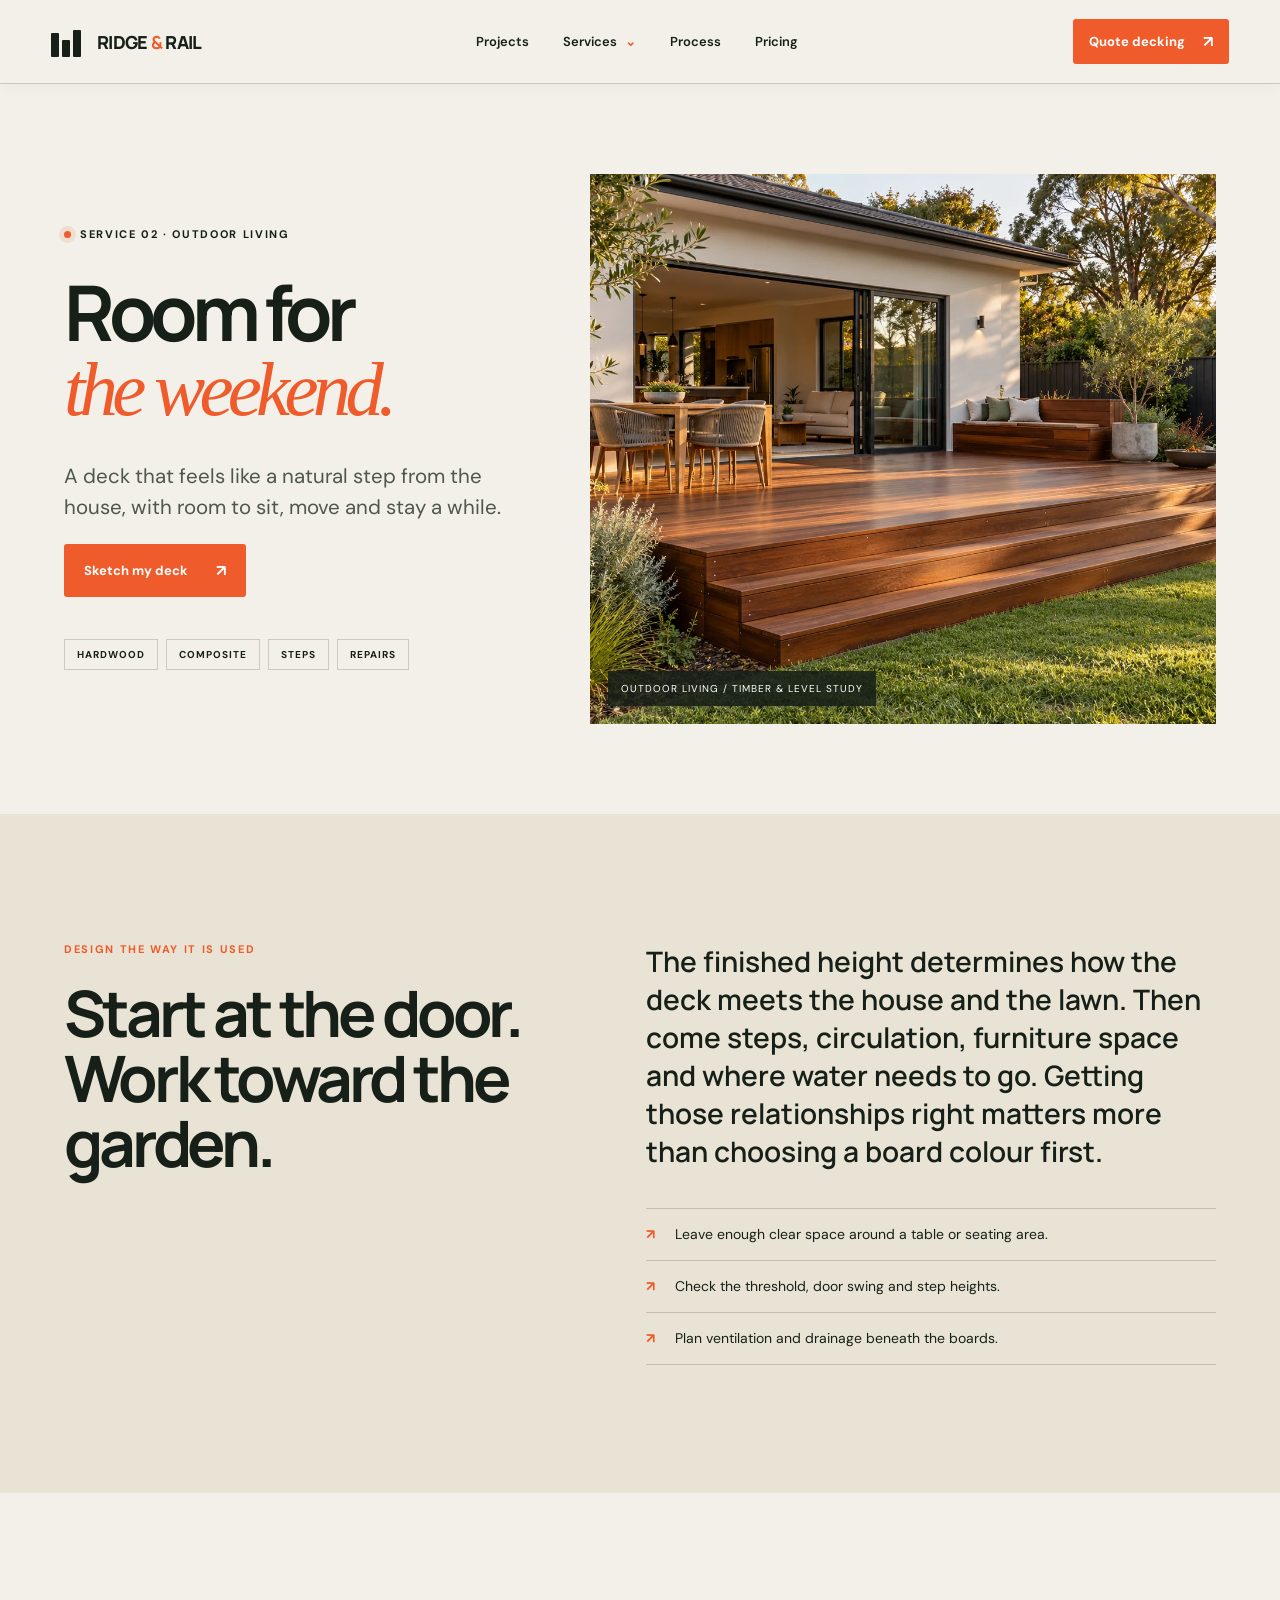
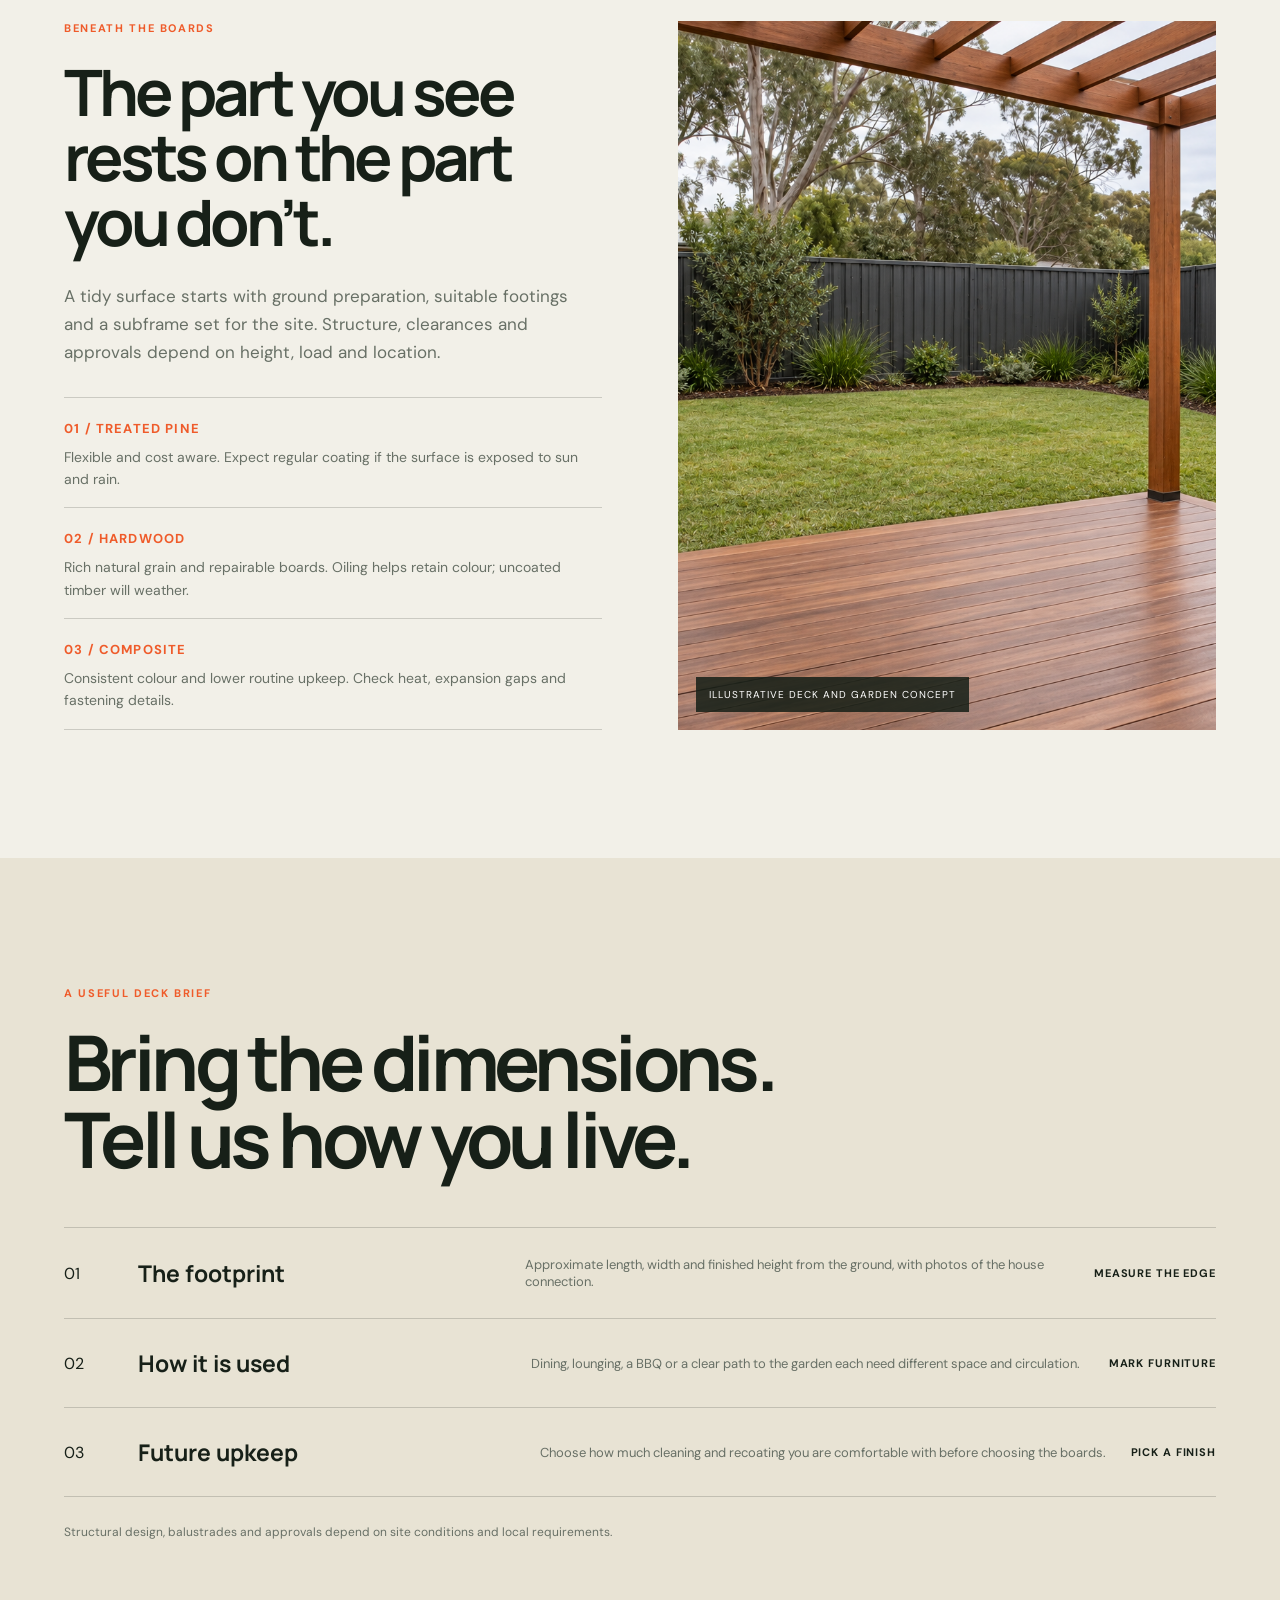
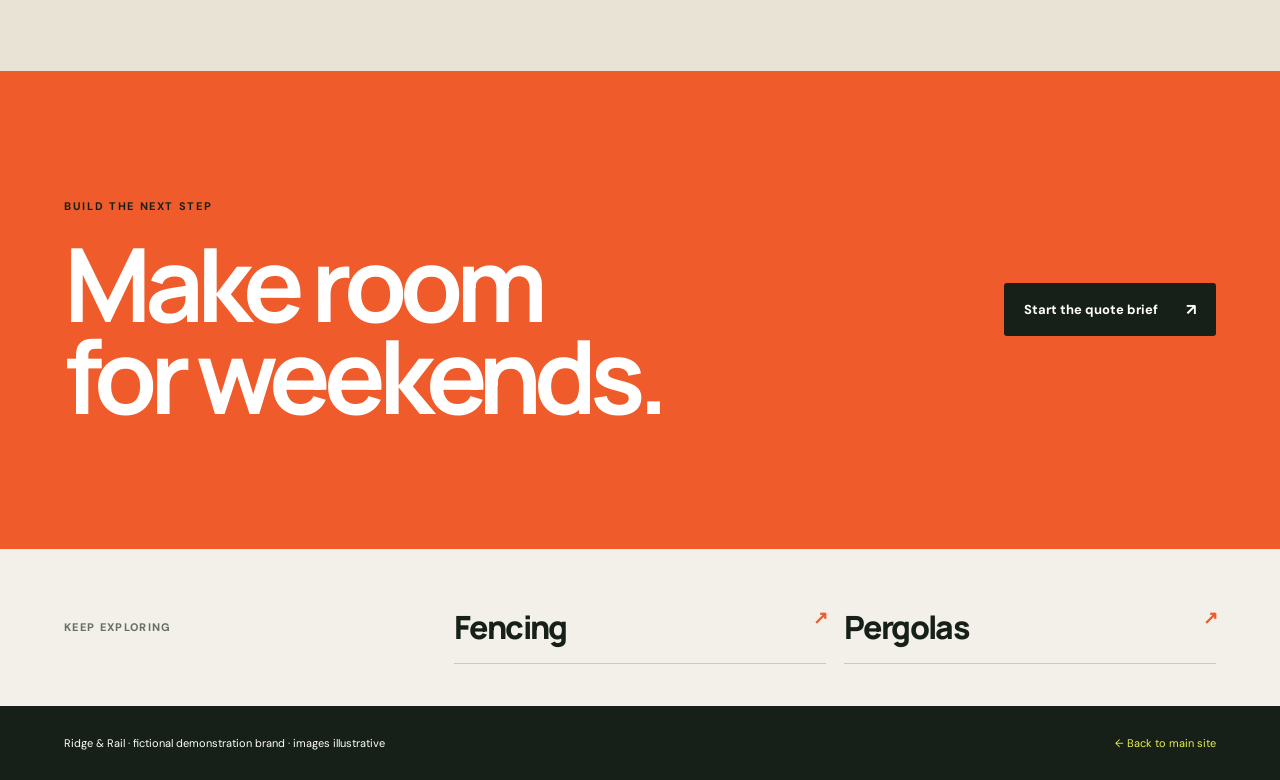
==== services/decking.html @ 6cd7e32c "Publish Ridge and Rail static site" ====
<!doctype html>
<html lang="en-AU">
<head>
  <meta charset="utf-8"><meta name="viewport" content="width=device-width,initial-scale=1">
  <meta name="description" content="Explore deck layouts, boards, structure and maintenance with Ridge & Rail.">
  <title>Decking — Ridge & Rail</title>
  <link rel="preconnect" href="https://fonts.googleapis.com"><link rel="preconnect" href="https://fonts.gstatic.com" crossorigin>
  <link href="https://fonts.googleapis.com/css2?family=DM+Sans:wght@400;500;600;700&family=Manrope:wght@500;600;700;800&display=swap" rel="stylesheet">
  <link rel="stylesheet" href="../style.css?v=20261004">
</head>
<body class="detail-page decking-page">
  <header class="site-header" id="top"><a class="brand" href="../index.html" aria-label="Ridge and Rail home"><span class="brand-mark" aria-hidden="true"><i></i><i></i><i></i></span><span>RIDGE <b>&</b> RAIL</span></a><button class="nav-toggle" type="button" aria-label="Open navigation" aria-expanded="false"><span></span><span></span></button><nav class="main-nav" aria-label="Primary navigation"><a href="../index.html#work">Projects</a><div class="nav-dropdown"><button class="dropdown-toggle" type="button" aria-expanded="false">Services <span>⌄</span></button><div class="dropdown-menu"><a href="../index.html#services"><small>00</small><span>All services</span></a><a href="fencing.html"><small>01</small><span>Fencing</span></a><a class="current" href="decking.html"><small>02</small><span>Decking</span></a><a href="pergolas.html"><small>03</small><span>Pergolas</span></a></div></div><a href="../index.html#process">Process</a><a href="../index.html#pricing">Pricing</a></nav><a class="button button-small header-cta" href="../index.html#quote">Quote decking <span>↗</span></a></header>
  <main>
    <section class="detail-hero section-pad"><div class="detail-hero-copy" data-reveal><p class="eyebrow"><span></span> Service 02 · Outdoor living</p><h1>Room for<br><em>the weekend.</em></h1><p class="hero-lead">A deck that feels like a natural step from the house, with room to sit, move and stay a while.</p><a class="button" href="../index.html#quote">Sketch my deck <span>↗</span></a><div class="detail-tags"><span>Hardwood</span><span>Composite</span><span>Steps</span><span>Repairs</span></div></div><figure class="detail-photo" data-reveal><img src="../assets/detail-decking-2026.webp" alt="Finished hardwood deck with broad steps, dining table and built-in bench"><figcaption>Outdoor living / timber & level study</figcaption></figure></section>
    <section class="detail-insight section-pad"><div><span class="section-label">Design the way it is used</span><h2>Start at the door.<br>Work toward the garden.</h2></div><div><p class="detail-copy">The finished height determines how the deck meets the house and the lawn. Then come steps, circulation, furniture space and where water needs to go. Getting those relationships right matters more than choosing a board colour first.</p><ul class="detail-checks"><li>Leave enough clear space around a table or seating area.</li><li>Check the threshold, door swing and step heights.</li><li>Plan ventilation and drainage beneath the boards.</li></ul></div></section>
    <section class="detail-feature section-pad"><div class="detail-feature-copy"><span class="section-label">Beneath the boards</span><h2>The part you see<br>rests on the part you don’t.</h2><p>A tidy surface starts with ground preparation, suitable footings and a subframe set for the site. Structure, clearances and approvals depend on height, load and location.</p><div class="detail-feature-grid"><article><b>01 / Treated pine</b><p>Flexible and cost aware. Expect regular coating if the surface is exposed to sun and rain.</p></article><article><b>02 / Hardwood</b><p>Rich natural grain and repairable boards. Oiling helps retain colour; uncoated timber will weather.</p></article><article><b>03 / Composite</b><p>Consistent colour and lower routine upkeep. Check heat, expansion gaps and fastening details.</p></article></div></div><figure><img src="../assets/backyard-after.png" alt="Illustrative timber deck connected to a landscaped backyard"><figcaption>Illustrative deck and garden concept</figcaption></figure></section>
    <section class="detail-options section-pad"><span class="section-label">A useful deck brief</span><h2>Bring the dimensions.<br>Tell us how you live.</h2><div class="option-list"><div class="option-row"><span>01</span><h3>The footprint</h3><p>Approximate length, width and finished height from the ground, with photos of the house connection.</p><b>Measure the edge</b></div><div class="option-row"><span>02</span><h3>How it is used</h3><p>Dining, lounging, a BBQ or a clear path to the garden each need different space and circulation.</p><b>Mark furniture</b></div><div class="option-row"><span>03</span><h3>Future upkeep</h3><p>Choose how much cleaning and recoating you are comfortable with before choosing the boards.</p><b>Pick a finish</b></div></div><p class="detail-note">Structural design, balustrades and approvals depend on site conditions and local requirements.</p></section>
    <section class="detail-cta section-pad"><div><span class="section-label">Build the next step</span><h2>Make room<br>for weekends.</h2></div><a class="button" href="../index.html#quote">Start the quote brief <span>↗</span></a></section>
    <nav class="detail-next section-pad" aria-label="Other services"><span>Keep exploring</span><a href="fencing.html">Fencing <b>↗</b></a><a href="pergolas.html">Pergolas <b>↗</b></a></nav>
  </main><footer class="detail-mini-footer"><span>Ridge & Rail · fictional demonstration brand · images illustrative</span><a href="../index.html">← Back to main site</a></footer><script src="../script.js?v=20261004"></script>
</body></html>
---- style.css ----
:root{--ink:#172018;--paper:#f2f0e8;--cream:#e8e3d4;--orange:#ef5b2a;--yellow:#e6f04b;--muted:#687066;--line:rgba(23,32,24,.18);--display:'Manrope',sans-serif;--body:'DM Sans',sans-serif}
*{box-sizing:border-box}html{scroll-behavior:smooth}body{margin:0;background:var(--paper);color:var(--ink);font-family:var(--body);overflow-x:hidden}body::selection{background:var(--yellow);color:var(--ink)}a{color:inherit;text-decoration:none}button,input,select,textarea{font:inherit}img{display:block;max-width:100%}.demo-ribbon{height:30px;display:grid;place-items:center;background:var(--ink);color:#fff;font-size:10px;letter-spacing:.16em;text-transform:uppercase}.site-header{height:84px;padding:0 clamp(20px,4vw,64px);display:flex;align-items:center;justify-content:space-between;border-bottom:1px solid var(--line);position:relative;z-index:30;background:rgba(242,240,232,.92);backdrop-filter:blur(14px)}.brand{display:flex;align-items:center;gap:12px;font-family:var(--display);font-size:18px;font-weight:800;letter-spacing:-.04em}.brand b{color:var(--orange)}.brand-mark{width:34px;height:30px;display:flex;align-items:flex-end;gap:3px}.brand-mark i{display:block;width:8px;background:var(--ink);border-radius:1px}.brand-mark i:nth-child(1){height:24px}.brand-mark i:nth-child(2){height:17px}.brand-mark i:nth-child(3){height:27px}.main-nav{display:flex;gap:34px;font-size:13px;font-weight:600}.main-nav a{position:relative}.main-nav a::after{content:"";position:absolute;height:1px;left:0;right:100%;bottom:-6px;background:currentColor;transition:.3s}.main-nav a:hover::after{right:0}.button{border:0;display:inline-flex;align-items:center;justify-content:center;gap:28px;background:var(--orange);color:#fff;padding:16px 20px;border-radius:3px;font-weight:700;font-size:13px;cursor:pointer;transition:transform .25s,box-shadow .25s,background .25s}.button span{font-size:16px}.button:hover{transform:translateY(-3px);box-shadow:0 12px 30px rgba(239,91,42,.2)}.button-small{padding:12px 16px;gap:18px}.button-dark{background:var(--ink)}.text-link{display:inline-flex;gap:24px;align-items:center;font-weight:700;font-size:13px;border:0;background:none;cursor:pointer;padding:0}.text-link span{transition:transform .25s}.text-link:hover span{transform:translate(4px,-2px)}.nav-toggle{display:none}.section-pad{padding:clamp(80px,10vw,150px) clamp(20px,5vw,80px)}.hero{min-height:calc(100svh - 114px);display:grid;grid-template-columns:.9fr 1.1fr;gap:5vw;position:relative;padding-top:clamp(60px,8vw,120px)}.hero-copy{align-self:center;max-width:660px}.eyebrow,.section-label{font-size:11px;text-transform:uppercase;letter-spacing:.15em;font-weight:700}.eyebrow{display:flex;align-items:center;gap:9px}.eyebrow span{width:7px;height:7px;background:var(--orange);border-radius:50%;box-shadow:0 0 0 5px rgba(239,91,42,.12)}h1,h2,h3,p{margin-top:0}h1,h2,h3{font-family:var(--display)}h1{font-size:clamp(54px,7vw,112px);line-height:.88;letter-spacing:-.075em;margin:34px 0}h1 em,h2 em{font-family:Georgia,serif;font-weight:400}h1 em{color:var(--orange)}.hero-lead{max-width:530px;font-size:clamp(17px,1.6vw,22px);line-height:1.55;color:#4e574d}.hero-actions{display:flex;align-items:center;gap:34px;margin-top:36px}.trust-row{display:flex;margin-top:58px;border-top:1px solid var(--line);padding-top:22px}.trust-row div{padding-right:26px;margin-right:26px;border-right:1px solid var(--line)}.trust-row div:last-child{border:0}.trust-row strong{font-family:var(--display);font-size:21px;display:block}.trust-row span{font-size:10px;text-transform:uppercase;letter-spacing:.08em;color:var(--muted)}.hero-media{position:relative;min-height:620px}.hero-media>img{width:100%;height:100%;object-fit:cover;border-radius:2px;filter:saturate(.88)}.video-placeholder{position:absolute;left:-42px;bottom:28px;width:min(360px,70%);background:var(--ink);color:#fff;padding:18px;display:grid;grid-template-columns:auto 1fr auto;gap:14px;align-items:center;box-shadow:0 25px 70px rgba(0,0,0,.28)}.video-placeholder .pulse-dot{width:8px;height:8px;background:var(--yellow);border-radius:50%;animation:pulse 2s infinite}.video-placeholder b,.video-placeholder small{display:block}.video-placeholder b{font-size:11px;letter-spacing:.14em}.video-placeholder small{font-size:10px;color:#a9b0a7;margin-top:4px}.video-placeholder button{border:1px solid rgba(255,255,255,.3);background:transparent;color:#fff;width:38px;height:38px;border-radius:50%;cursor:pointer}.hero-stamp{position:absolute;right:-25px;top:40px;background:var(--yellow);width:105px;height:105px;border-radius:50%;display:grid;place-items:center;transform:rotate(8deg);box-shadow:0 12px 30px rgba(0,0,0,.12)}.hero-stamp span{font-size:8px;letter-spacing:.14em;position:absolute;top:20px}.hero-stamp b{font-size:33px;letter-spacing:-.08em}.scroll-note{position:absolute;left:50%;bottom:22px;display:flex;align-items:center;gap:12px;font-size:10px;text-transform:uppercase;letter-spacing:.13em;transform:rotate(-90deg);transform-origin:left}.scroll-note i{width:45px;height:1px;background:var(--ink)}@keyframes pulse{50%{box-shadow:0 0 0 8px rgba(230,240,75,.15)}}.ticker{background:var(--orange);color:#fff;overflow:hidden;padding:16px 0;transform:rotate(-1deg);width:102%;margin-left:-1%}.ticker-track{white-space:nowrap;width:max-content;display:flex;gap:28px;align-items:center;animation:ticker 22s linear infinite;font-family:var(--display);font-size:16px;font-weight:800;letter-spacing:.1em}.ticker-track i{color:var(--yellow)}@keyframes ticker{to{transform:translateX(-50%)}}.section-label{display:block;color:var(--orange);margin-bottom:24px}.intro-grid,.section-head{display:grid;grid-template-columns:1.1fr .9fr;gap:10vw}.intro h2,.section-head h2,.quote h2,.pricing h2,.map-strip h2{font-size:clamp(44px,6vw,86px);line-height:.98;letter-spacing:-.065em;margin:0}.large-copy{font-family:var(--display);font-weight:600;font-size:clamp(21px,2vw,29px);line-height:1.35}.intro-grid>div>p:not(.large-copy),.section-head>p,.pricing-intro>p,.quote-copy>p{color:var(--muted);line-height:1.7;max-width:580px}.intro-grid .text-link{margin-top:20px}.services{background:var(--cream)}.section-head{align-items:end;margin-bottom:60px}.section-head>p{justify-self:end}.service-grid{display:grid;grid-template-columns:repeat(3,1fr);gap:15px}.service-card{min-height:520px;background:#f7f5ee;padding:28px;display:flex;flex-direction:column;justify-content:space-between;position:relative;overflow:hidden;border:1px solid transparent;transition:.35s}.service-card:hover{transform:translateY(-8px);border-color:var(--orange);box-shadow:0 25px 60px rgba(23,32,24,.1)}.service-number{font-family:var(--display);font-size:12px;font-weight:800}.service-card p{font-size:10px;text-transform:uppercase;letter-spacing:.13em;color:var(--muted)}.service-card h3{font-size:clamp(38px,4vw,60px);letter-spacing:-.06em;margin:0 0 24px}.card-link{display:flex;justify-content:space-between;border-top:1px solid var(--line);padding-top:16px;font-size:12px;font-weight:700}.card-link b{font-size:17px}.service-art{height:210px;display:flex;align-items:flex-end;justify-content:center;gap:6px;perspective:600px}.service-art i{width:13%;height:85%;background:var(--ink);box-shadow:inset 2px 0 rgba(255,255,255,.16);transform:rotateY(-10deg);transition:.35s}.service-card:hover .service-art i:nth-child(even){transform:rotateY(10deg) translateY(-8px)}.deck-art{align-items:center;transform:rotate(-10deg)}.deck-art i{width:18%;height:160px;background:#a35f33}.pergola-art{position:relative;align-items:flex-start;gap:16px}.pergola-art i{width:8%;height:180px;background:#87502c}.pergola-art i:last-child{position:absolute;top:0;width:75%;height:18px;transform:rotate(0)}.transformation{background:var(--ink);color:#fff}.section-head.light>p{color:#aab1a8}.compare{position:relative;aspect-ratio:16/9;max-height:760px;overflow:hidden;background:#333;user-select:none}.compare img{width:100%;height:100%;object-fit:cover}.compare-before{position:absolute;inset:0}.compare-after{position:absolute;inset:0;clip-path:inset(0 calc(100% - var(--position)) 0 0)}.compare-line{position:absolute;left:var(--position);top:0;bottom:0;width:2px;background:white;transform:translateX(-1px);pointer-events:none}.compare-line span{position:absolute;top:50%;left:50%;width:54px;height:54px;background:var(--orange);border:5px solid #fff;border-radius:50%;display:grid;place-items:center;transform:translate(-50%,-50%);font-weight:700}.compare input{position:absolute;inset:0;width:100%;height:100%;opacity:0;cursor:ew-resize}.compare-label{position:absolute;top:20px;background:rgba(23,32,24,.78);backdrop-filter:blur(8px);padding:9px 12px;text-transform:uppercase;font-size:9px;letter-spacing:.14em;font-weight:700}.before-label{left:20px}.after-label{right:20px}.project-meta{display:grid;grid-template-columns:repeat(3,1fr) auto;gap:24px;align-items:center;padding:26px 0;border-bottom:1px solid rgba(255,255,255,.16)}.project-meta span,.project-meta strong{display:block}.project-meta span{font-size:9px;text-transform:uppercase;letter-spacing:.13em;color:#899086;margin-bottom:6px}.project-meta strong{font-size:13px}.project-meta a{color:var(--yellow);font-size:12px;font-weight:700}.process-list{list-style:none;padding:0;margin:10px 0 0}.process-list li{display:grid;grid-template-columns:70px 1fr auto;gap:32px;align-items:center;border-top:1px solid var(--line);padding:28px 10px;transition:.3s}.process-list li:hover{padding-left:25px;background:var(--cream)}.process-list>li>span{font-family:var(--display);font-weight:800;color:var(--orange)}.process-list h3{font-size:24px;margin:0 0 6px}.process-list p{color:var(--muted);margin:0}.process-list li>b{font-size:11px;text-transform:uppercase;letter-spacing:.1em}.pricing{background:var(--cream)}.pricing-intro{display:grid;grid-template-columns:.6fr 1fr 1fr;gap:40px;align-items:end;margin-bottom:70px}.pricing-intro .section-label{align-self:start}.price-grid{display:grid;grid-template-columns:repeat(3,1fr);gap:16px;align-items:stretch}.price-card{background:#f8f6ef;padding:34px;min-height:620px;display:flex;flex-direction:column;position:relative;border:1px solid var(--line)}.price-card.featured{background:var(--ink);color:#fff;transform:translateY(-16px);border-color:var(--ink)}.popular{position:absolute;top:18px;right:18px;background:var(--yellow);color:var(--ink);padding:7px 10px;font-size:9px;text-transform:uppercase;letter-spacing:.12em;font-weight:800}.price-icon{height:120px;margin-bottom:32px;display:flex;gap:5px;align-items:flex-end}.price-icon i{display:block;background:var(--orange)}.fence-icon i{width:22px;height:100px}.fence-icon i:nth-child(2){height:78px}.deck-icon{align-items:center}.deck-icon i{height:22px;width:100px;transform:rotate(-12deg)}.roof-icon{align-items:flex-start;position:relative}.roof-icon i{height:12px;width:120px}.roof-icon i:last-child{height:90px;width:12px;position:absolute;left:20px;top:5px}.plan-kicker{font-size:10px;text-transform:uppercase;letter-spacing:.13em;color:var(--orange);font-weight:700}.price-card h3{font-size:42px;letter-spacing:-.055em;margin:0 0 8px}.plan-note{color:var(--muted);min-height:45px}.featured .plan-note{color:#a9b0a7}.price{margin:28px 0;padding:25px 0;border-top:1px solid currentColor;border-bottom:1px solid currentColor}.price small,.price span{display:block;color:var(--muted);font-size:10px;text-transform:uppercase;letter-spacing:.09em}.featured .price small,.featured .price span{color:#a9b0a7}.price strong{font-family:var(--display);display:block;font-size:45px;letter-spacing:-.055em;margin:3px 0}.price-card ul{list-style:none;padding:0;margin:0 0 30px;flex:1}.price-card li{font-size:13px;padding:10px 0;border-bottom:1px solid var(--line)}.featured li{border-color:rgba(255,255,255,.12)}.price-card li::before{content:"✓";color:var(--orange);margin-right:10px}.pricing-footnote{text-align:center;color:var(--muted);font-size:11px;margin:34px auto 0}.quote{display:grid;grid-template-columns:.8fr 1.2fr;gap:8vw}.quote-tip{display:grid;grid-template-columns:auto 1fr;gap:14px;border-top:1px solid var(--line);padding-top:24px;margin-top:40px}.quote-tip span{background:var(--yellow);font-size:9px;font-weight:800;height:max-content;padding:6px}.quote-tip p{font-size:12px;color:var(--muted);line-height:1.6}.quote-form{background:#fff;padding:clamp(24px,4vw,54px);box-shadow:0 30px 80px rgba(23,32,24,.09);min-height:650px}.form-progress{display:flex;align-items:center;margin-bottom:45px}.form-progress button{border:0;background:none;padding:0;display:flex;align-items:center;gap:8px;color:#a3a79f;font-size:10px;text-transform:uppercase;letter-spacing:.1em}.form-progress button b{width:28px;height:28px;border:1px solid #ccc;border-radius:50%;display:grid;place-items:center}.form-progress button.active{color:var(--ink)}.form-progress button.active b{background:var(--orange);border-color:var(--orange);color:#fff}.form-progress i{height:1px;background:#ddd;flex:1;margin:0 10px}.form-step{display:none;border:0;padding:0;margin:0}.form-step.active{display:block;animation:formIn .35s ease}.form-step legend{font-family:var(--display);font-size:clamp(26px,3vw,38px);font-weight:700;letter-spacing:-.04em;margin-bottom:30px}@keyframes formIn{from{opacity:0;transform:translateX(20px)}}.choice-grid{display:grid;grid-template-columns:repeat(3,1fr);gap:10px;margin-bottom:26px}.choice-grid label{border:1px solid var(--line);padding:22px;cursor:pointer;display:flex;flex-direction:column;gap:14px;transition:.2s}.choice-grid label:has(input:checked){border-color:var(--orange);background:#fff5f0;box-shadow:inset 0 0 0 1px var(--orange)}.choice-grid input{position:absolute;opacity:0}.choice-grid span{font-size:25px}.choice-grid b{font-size:13px}.field-row{display:grid;grid-template-columns:1fr 1fr;gap:14px}.quote-form label:not(.dropzone){display:block;font-size:10px;text-transform:uppercase;letter-spacing:.1em;font-weight:700;margin-bottom:18px;position:relative}.quote-form input:not([type=file]),.quote-form select,.quote-form textarea{width:100%;border:0;border-bottom:1px solid #bbb;background:transparent;padding:12px 0;outline:0;text-transform:none;letter-spacing:0;font-size:15px}.quote-form input:focus,.quote-form select:focus,.quote-form textarea:focus{border-color:var(--orange)}.quote-form label small{position:absolute;right:0;bottom:11px;color:var(--muted);font-size:10px}.next-step{margin-top:22px}.form-actions{display:flex;justify-content:space-between;align-items:center;margin-top:20px}.back-step{border:0;background:none;cursor:pointer;font-weight:700;font-size:12px}.dropzone{min-height:150px;border:1px dashed #aaa;display:flex;flex-direction:column;align-items:center;justify-content:center;cursor:pointer;margin-bottom:20px;background:#faf9f5}.dropzone input{position:absolute;opacity:0}.dropzone>span{font-size:26px;color:var(--orange)}.dropzone b{font-size:13px;margin:5px}.dropzone small{font-size:10px;color:var(--muted)}.upload-preview{display:flex;gap:8px;flex-wrap:wrap;margin-bottom:16px}.upload-preview img{width:62px;height:62px;object-fit:cover;border-radius:2px}.form-success{text-align:center;padding:70px 10px}.form-success>span{display:grid;place-items:center;background:var(--yellow);width:70px;height:70px;border-radius:50%;font-size:30px;margin:0 auto 22px}.form-success h3{font-size:38px;margin-bottom:10px}.form-success p{color:var(--muted);max-width:460px;margin:0 auto 30px}.map-strip{min-height:520px;display:grid;grid-template-columns:.7fr 1.3fr;position:relative;background:var(--yellow)}.map-copy{padding:clamp(45px,7vw,100px);display:flex;flex-direction:column;align-items:flex-start;justify-content:center}.map-copy p{max-width:450px;line-height:1.6}.map-strip iframe{width:100%;height:100%;border:0;filter:grayscale(1) contrast(1.15)}.map-pin{position:absolute;left:70%;top:48%;transform:translate(-50%,-50%);background:var(--orange);color:#fff;width:70px;height:70px;border-radius:50% 50% 50% 0;rotate:-45deg;display:grid;place-items:center;box-shadow:0 15px 40px rgba(0,0,0,.25)}.map-pin span{rotate:45deg;font-weight:800;font-size:11px}.map-pin i{position:absolute;inset:-10px;border:2px solid var(--orange);border-radius:50%;animation:mapPulse 2s infinite}@keyframes mapPulse{to{inset:-30px;opacity:0}}footer{background:var(--ink);color:#fff;padding:clamp(60px,8vw,120px) clamp(20px,5vw,80px) 30px}.footer-top{display:grid;grid-template-columns:.7fr 1.3fr auto;gap:40px;align-items:center;padding-bottom:80px;border-bottom:1px solid rgba(255,255,255,.16)}.footer-brand .brand-mark i{background:#fff}.footer-top h2{font-size:clamp(43px,6vw,85px);line-height:.95;letter-spacing:-.065em;margin:0}.round-link{width:80px;height:80px;border-radius:50%;background:var(--orange);display:grid;place-items:center;font-size:28px;transition:.3s}.round-link:hover{rotate:45deg}.footer-grid{display:grid;grid-template-columns:repeat(4,1fr);gap:30px;padding:60px 0}.footer-grid div{display:flex;flex-direction:column;gap:12px}.footer-grid span{font-size:9px;color:#838a81;text-transform:uppercase;letter-spacing:.14em;margin-bottom:8px}.footer-grid a{font-size:13px}.footer-bottom{border-top:1px solid rgba(255,255,255,.16);padding-top:24px;display:flex;justify-content:space-between;color:#838a81;font-size:10px}.footer-bottom p{margin:0}[data-reveal]{opacity:0;transform:translateY(30px);transition:opacity .8s cubic-bezier(.2,.8,.2,1),transform .8s cubic-bezier(.2,.8,.2,1)}[data-reveal].revealed{opacity:1;transform:none}
@media(max-width:960px){.main-nav,.header-cta{display:none}.nav-toggle{display:block;border:0;background:none;width:38px}.nav-toggle span{display:block;height:2px;background:var(--ink);margin:7px 0;transition:.2s}.main-nav.open{display:flex;position:absolute;top:83px;left:0;right:0;background:var(--paper);padding:28px;flex-direction:column;border-bottom:1px solid var(--line)}.hero{grid-template-columns:1fr;padding-top:70px}.hero-media{min-height:520px}.hero-stamp{right:10px}.scroll-note{display:none}.intro-grid,.section-head,.pricing-intro,.quote{grid-template-columns:1fr}.section-head>p{justify-self:start}.service-grid{grid-template-columns:1fr}.service-card{min-height:420px}.price-grid{grid-template-columns:1fr}.price-card.featured{transform:none}.project-meta{grid-template-columns:1fr 1fr}.map-strip{grid-template-columns:1fr}.map-strip iframe{min-height:400px}.map-pin{left:50%;top:72%}.footer-top{grid-template-columns:1fr auto}.footer-brand{grid-column:1/-1}.footer-grid{grid-template-columns:1fr 1fr}}
@media(max-width:600px){.site-header{height:70px}.hero{min-height:auto}.hero-actions{align-items:flex-start;flex-direction:column}.trust-row{gap:15px;justify-content:space-between}.trust-row div{padding:0;margin:0;border:0}.trust-row strong{font-size:18px}.trust-row span{font-size:8px}.hero-media{min-height:390px}.video-placeholder{left:12px;bottom:12px;width:calc(100% - 24px)}.service-card{min-height:380px}.service-art{height:145px}.compare{aspect-ratio:3/4}.project-meta{grid-template-columns:1fr}.process-list li{grid-template-columns:40px 1fr}.process-list li>b{grid-column:2}.choice-grid{grid-template-columns:1fr}.field-row{grid-template-columns:1fr}.form-progress button span{display:none}.quote-form{min-height:auto}.map-strip iframe{min-height:340px}.footer-top{grid-template-columns:1fr}.round-link{width:60px;height:60px}.footer-grid{grid-template-columns:1fr 1fr}.footer-bottom{flex-direction:column;gap:10px}}
@media(prefers-reduced-motion:reduce){html{scroll-behavior:auto}*,*::before,*::after{animation-duration:.01ms!important;animation-iteration-count:1!important;transition-duration:.01ms!important}[data-reveal]{opacity:1;transform:none}}

.price-grid,.price-card{min-width:0}
@media(max-width:600px){.price-card{padding:28px 20px}}

/* Individual service pages */
.detail-page{background:var(--paper)}.detail-hero{min-height:76svh;display:grid;grid-template-columns:1fr 1fr;gap:5vw;align-items:center}.detail-hero h1{font-size:clamp(60px,9vw,142px)}.detail-hero h1 span{color:var(--orange)}.detail-visual{min-height:540px;background:var(--ink);color:#fff;position:relative;overflow:hidden;padding:40px;display:flex;flex-direction:column;justify-content:space-between}.detail-visual::before{content:"";position:absolute;inset:-30%;background:repeating-linear-gradient(90deg,transparent 0 58px,rgba(230,240,75,.14) 59px 62px);transform:rotate(14deg);animation:detailDrift 12s linear infinite}.detail-visual.decking::before{background:repeating-linear-gradient(165deg,transparent 0 42px,rgba(239,91,42,.5) 43px 65px)}.detail-visual.pergola::before{background:linear-gradient(125deg,transparent 35%,rgba(230,240,75,.25) 35% 40%,transparent 40% 50%,rgba(230,240,75,.16) 50% 55%,transparent 55%)}@keyframes detailDrift{to{transform:rotate(14deg) translateX(62px)}}.detail-visual>*{position:relative;z-index:1}.detail-visual strong{font-family:var(--display);font-size:clamp(50px,8vw,110px);letter-spacing:-.08em}.detail-visual p{max-width:350px;color:#bbc1b8}.detail-intro{display:grid;grid-template-columns:.7fr 1.3fr;gap:8vw}.detail-intro h2,.detail-options h2{font-size:clamp(42px,6vw,80px);line-height:1;letter-spacing:-.06em}.detail-copy{font-size:clamp(20px,2.2vw,31px);font-family:var(--display);font-weight:600;line-height:1.35}.spec-grid{display:grid;grid-template-columns:repeat(3,1fr);gap:14px;margin-top:55px}.spec-card{padding:30px;background:#fff;border-top:4px solid var(--orange)}.spec-card span{font-size:10px;color:var(--orange);font-weight:800}.spec-card h3{font-size:25px;margin:34px 0 12px}.spec-card p{font-size:13px;color:var(--muted);line-height:1.6}.detail-options{background:var(--cream)}.option-list{margin-top:50px;border-top:1px solid var(--line)}.option-row{display:grid;grid-template-columns:50px .8fr 1.2fr auto;gap:24px;padding:28px 0;border-bottom:1px solid var(--line);align-items:center}.option-row h3,.option-row p{margin:0}.option-row h3{font-size:23px}.option-row p{color:var(--muted);font-size:13px}.option-row b{font-size:11px;text-transform:uppercase;letter-spacing:.08em}.detail-cta{background:var(--orange);color:#fff;text-align:center}.detail-cta h2{font-size:clamp(48px,8vw,110px);line-height:.9;letter-spacing:-.07em;margin-bottom:38px}.detail-cta .button{background:var(--ink)}.detail-mini-footer{background:var(--ink);color:#fff;padding:30px clamp(20px,5vw,80px);display:flex;align-items:center;justify-content:space-between;font-size:11px}.detail-mini-footer a{color:var(--yellow)}
@media(max-width:800px){.detail-hero,.detail-intro{grid-template-columns:1fr}.detail-visual{min-height:390px}.spec-grid{grid-template-columns:1fr}.option-row{grid-template-columns:35px 1fr}.option-row p,.option-row b{grid-column:2}.detail-mini-footer{align-items:flex-start;flex-direction:column;gap:15px}}

/* Fencing site refinement */
.hero{min-height:calc(100svh - 84px)}
.nav-dropdown{position:relative;display:flex;align-items:center}
.dropdown-toggle{border:0;background:transparent;color:inherit;padding:12px 0;display:flex;align-items:center;gap:8px;font-size:13px;font-weight:600;cursor:pointer}
.dropdown-toggle>span{color:var(--orange);transition:transform .25s}
.nav-dropdown:hover .dropdown-toggle>span,.nav-dropdown:focus-within .dropdown-toggle>span,.nav-dropdown.open .dropdown-toggle>span{transform:rotate(180deg)}
.dropdown-menu{position:absolute;top:calc(100% + 20px);left:50%;width:250px;padding:10px;background:var(--ink);color:#fff;display:grid;gap:2px;opacity:0;visibility:hidden;pointer-events:none;transform:translate(-50%,-8px);transition:.25s;box-shadow:0 24px 60px rgba(0,0,0,.22)}
.dropdown-menu::before{content:"";position:absolute;left:0;right:0;top:-24px;height:24px}
.nav-dropdown:hover .dropdown-menu,.nav-dropdown:focus-within .dropdown-menu,.nav-dropdown.open .dropdown-menu{opacity:1;visibility:visible;pointer-events:auto;transform:translate(-50%,0)}
.dropdown-menu a{display:grid;grid-template-columns:32px 1fr;align-items:center;padding:13px 12px;border-radius:2px;font-weight:600}
.dropdown-menu a::after{display:none}
.dropdown-menu a:hover,.dropdown-menu a.current{background:var(--orange)}
.dropdown-menu small{color:var(--yellow);font-size:9px;letter-spacing:.1em}
.dropdown-menu a:hover small,.dropdown-menu a.current small{color:#fff}

.ticker-track{gap:0;animation-duration:36s;will-change:transform}
.ticker-group{display:flex;align-items:center;gap:28px;padding-right:28px;flex-shrink:0}

.services .section-head{grid-template-columns:minmax(0,1.4fr) minmax(260px,.6fr);gap:4vw}
.services .section-head h2{font-size:clamp(42px,5vw,76px);white-space:nowrap}
.service-image{width:100%;height:245px;object-fit:contain;filter:drop-shadow(0 22px 22px rgba(23,32,24,.16));transition:transform .4s cubic-bezier(.2,.8,.2,1)}
.service-card:hover .service-image{transform:translateY(-8px) scale(1.035)}

.project-tabs{display:grid;grid-template-columns:repeat(3,1fr);gap:1px;margin:0 0 18px;background:rgba(255,255,255,.14);border:1px solid rgba(255,255,255,.14)}
.project-tabs button{border:0;background:var(--ink);color:#aab1a8;padding:18px 20px;display:flex;align-items:center;justify-content:flex-start;gap:14px;font-size:12px;font-weight:700;cursor:pointer;transition:.25s;text-align:left}
.project-tabs button span{width:28px;height:28px;border:1px solid rgba(255,255,255,.22);border-radius:50%;display:grid;place-items:center;font-size:9px}
.project-tabs button:hover{color:#fff;background:#222d24}
.project-tabs button.active{background:var(--yellow);color:var(--ink)}
.project-tabs button.active span{border-color:var(--ink)}
.compare.switching img{opacity:.35}
.compare img{transition:opacity .18s ease}

.price-image{width:100%;height:165px;object-fit:contain;object-position:left center;margin:0 0 24px;filter:drop-shadow(0 17px 18px rgba(23,32,24,.17))}
.featured .price-image{filter:drop-shadow(0 17px 18px rgba(0,0,0,.35))}
.price-card{min-height:690px}

.choice-grid label{align-items:center;text-align:center;padding:15px 12px;gap:8px}
.choice-icon{width:100%;height:96px;object-fit:contain;filter:drop-shadow(0 10px 12px rgba(23,32,24,.12));transition:transform .25s}
.choice-grid label:hover .choice-icon,.choice-grid label:has(input:checked) .choice-icon{transform:translateY(-4px) scale(1.04)}
.choice-grid b{margin-top:2px}

@media(max-width:960px){
  .services .section-head{grid-template-columns:1fr}
  .main-nav.open{gap:5px;z-index:40}
  .main-nav.open>.nav-dropdown{display:block}
  .nav-dropdown{width:100%}
  .dropdown-toggle{width:100%;justify-content:space-between;padding:12px 0}
  .dropdown-menu{position:static;width:100%;padding:0 0 0 12px;background:transparent;color:var(--ink);display:none;opacity:1;visibility:visible;pointer-events:auto;transform:none;box-shadow:none;transition:none}
  .dropdown-menu::before{display:none}
  .nav-dropdown:hover .dropdown-menu,.nav-dropdown:focus-within .dropdown-menu{display:none;transform:none}
  .nav-dropdown.open .dropdown-menu{display:grid;transform:none}
  .dropdown-menu a{padding:11px 12px;border-left:1px solid var(--line);border-radius:0}
  .dropdown-menu a:hover,.dropdown-menu a.current{background:var(--cream)}
  .dropdown-menu small,.dropdown-menu a:hover small,.dropdown-menu a.current small{color:var(--orange)}
  .price-card{min-height:auto}
}
@media(max-width:700px){
  .services .section-head h2{font-size:clamp(32px,9vw,48px);white-space:nowrap}
  .service-image{height:190px}
  .project-tabs{display:flex;overflow-x:auto;scroll-snap-type:x mandatory;background:transparent;border:0;padding-bottom:4px}
  .project-tabs{scrollbar-width:none;-ms-overflow-style:none}
  .project-tabs::-webkit-scrollbar{display:none}
  .project-tabs button{min-width:225px;scroll-snap-align:start;border-right:1px solid rgba(255,255,255,.12)}
  .price-image{height:145px;object-position:center}
  .choice-grid label{min-height:155px;display:grid;grid-template-columns:110px 1fr;text-align:left}
  .choice-icon{height:105px}
}

/* 2026 service-page and responsive pass */
body{overflow-x:clip}
html{scroll-padding-top:84px}
section[id]{scroll-margin-top:84px}
.site-header{position:sticky;top:0;z-index:100;box-shadow:0 2px 16px rgba(23,32,24,.045)}
.main-nav{align-items:center}
.main-nav>a,.dropdown-toggle{display:inline-flex;align-items:center;min-height:44px;line-height:1.2}
.dropdown-toggle{font-family:var(--body)}
.hero-stamp{display:none}
.service-image{height:245px;object-fit:cover;filter:none}
.service-card:hover .service-image{transform:scale(1.035)}

.compare{width:100%;height:auto;max-height:none;aspect-ratio:3/2;background:#283129;isolation:isolate}
.compare-before,.compare-after,.compare-after img{position:absolute;inset:0;width:100%;height:100%;object-fit:cover;object-position:center}
.compare-after{overflow:hidden}
.compare input{z-index:3;touch-action:pan-y}
.compare-line,.compare-label{z-index:2}
.compare:focus-within{outline:2px solid var(--yellow);outline-offset:4px}

.testimonials{background:#f7f5ee;overflow:hidden}
.testimonials .section-head{margin-bottom:48px}
.testimonial-window{overflow:hidden;margin-inline:calc(-1 * clamp(20px,5vw,80px));-webkit-mask-image:linear-gradient(90deg,transparent,#000 3%,#000 97%,transparent);mask-image:linear-gradient(90deg,transparent,#000 3%,#000 97%,transparent)}
.testimonial-track{display:flex;width:max-content;animation:testimonials-scroll 48s linear infinite}
.testimonial-window:hover .testimonial-track,.testimonial-window:focus-within .testimonial-track{animation-play-state:paused}
.testimonial-group{display:flex;gap:16px;padding-right:16px;flex:none}
.testimonial-card{width:clamp(280px,28vw,410px);min-height:300px;background:var(--ink);color:#fff;padding:32px;display:flex;flex-direction:column;border-top:4px solid var(--orange)}
.testimonial-card>span{font-size:10px;text-transform:uppercase;letter-spacing:.14em;color:var(--yellow);font-weight:700}
.testimonial-card blockquote{font:600 clamp(19px,1.65vw,25px)/1.4 var(--display);letter-spacing:-.035em;margin:28px 0;flex:1}
.testimonial-card b{font-size:10px;color:#aab1a8;text-transform:uppercase;letter-spacing:.11em}
@keyframes testimonials-scroll{to{transform:translateX(-50%)}}

.detail-hero{min-height:0;grid-template-columns:minmax(0,.85fr) minmax(0,1.15fr);gap:clamp(35px,5vw,90px);padding-block:clamp(55px,7vw,105px)}
.detail-hero h1{font-size:clamp(58px,6vw,106px);line-height:.96;overflow-wrap:normal}
.detail-hero h1 em{font-family:Georgia,serif;font-weight:400;color:var(--orange);font-style:italic}
.detail-hero-copy{min-width:0}
.detail-hero .hero-lead{max-width:550px}
.detail-photo,.detail-feature figure{margin:0;position:relative;overflow:hidden;background:#d2d3c9}
.detail-photo{height:clamp(420px,43vw,680px)}
.detail-photo img,.detail-feature figure img{width:100%;height:100%;object-fit:cover}
.detail-photo figcaption,.detail-feature figcaption{position:absolute;left:18px;bottom:18px;background:rgba(23,32,24,.86);color:#fff;font-size:10px;letter-spacing:.1em;text-transform:uppercase;padding:11px 13px}
.detail-tags{display:flex;flex-wrap:wrap;gap:8px;margin-top:42px}
.detail-tags span{border:1px solid var(--line);padding:8px 12px;font-size:10px;text-transform:uppercase;letter-spacing:.1em;font-weight:700}
.detail-insight{display:grid;grid-template-columns:.9fr 1.1fr;gap:9vw;background:var(--cream)}
.detail-insight h2,.detail-feature h2{font-size:clamp(42px,5vw,76px);line-height:1.02;letter-spacing:-.065em;margin:0}
.detail-insight .detail-copy{margin-bottom:38px}
.detail-checks{list-style:none;padding:0;margin:0;border-top:1px solid var(--line)}
.detail-checks li{padding:15px 0 15px 29px;border-bottom:1px solid var(--line);position:relative;font-size:14px;line-height:1.5}
.detail-checks li:before{content:'↗';position:absolute;left:0;color:var(--orange);font-weight:800}
.detail-feature{display:grid;grid-template-columns:1fr 1fr;gap:6vw;align-items:stretch;background:var(--paper)}
.detail-feature-copy>p{font-size:17px;line-height:1.65;color:var(--muted);max-width:630px;margin:28px 0 30px}
.detail-feature-grid{border-top:1px solid var(--line)}
.detail-feature-grid article{padding:19px 0 17px;border-bottom:1px solid var(--line)}
.detail-feature-grid b{font-size:13px;color:var(--orange);text-transform:uppercase;letter-spacing:.09em}
.detail-feature-grid p{font-size:14px;line-height:1.6;color:var(--muted);margin:8px 0 0}
.detail-feature figure{min-height:640px}
.detail-options h2{margin-bottom:0}
.detail-note{color:var(--muted);font-size:12px;line-height:1.6;margin:26px 0 0}
.detail-cta{display:flex;align-items:center;justify-content:space-between;text-align:left;gap:30px}
.detail-cta h2{margin:0}
.detail-cta .section-label{color:var(--ink)}
.detail-next{display:grid;grid-template-columns:1fr 1fr 1fr;align-items:center;gap:18px;padding-block:42px;background:var(--paper)}
.detail-next>span{font-size:11px;text-transform:uppercase;letter-spacing:.12em;font-weight:800;color:var(--muted)}
.detail-next a{font-family:var(--display);font-weight:800;font-size:clamp(22px,2.5vw,36px);letter-spacing:-.05em;border-bottom:1px solid var(--line);padding:14px 0;display:flex;justify-content:space-between}
.detail-next a b{font-size:18px;color:var(--orange)}

@media(max-width:960px){
  .detail-hero,.detail-insight,.detail-feature{grid-template-columns:1fr}
  .detail-photo{height:auto;aspect-ratio:3/2}
  .detail-feature figure{min-height:0;aspect-ratio:3/2}
}
@media(max-width:600px){
  html{scroll-padding-top:70px}section[id]{scroll-margin-top:70px}
  .main-nav.open{top:69px;max-height:calc(100svh - 70px);overflow-y:auto}
  .compare{aspect-ratio:4/3}
  .compare-label{top:10px;padding:7px 9px}.before-label{left:10px}.after-label{right:10px}
  .compare-line span{width:44px;height:44px;border-width:4px}
  .testimonial-window{-webkit-mask-image:none;mask-image:none}
  .testimonial-card{width:min(80vw,330px);min-height:320px;padding:25px}
  .service-image{height:190px}
  .detail-hero{padding-block:60px 70px}
  .detail-hero h1{font-size:clamp(53px,12vw,76px);margin:26px 0}
  .detail-photo,.detail-feature figure{aspect-ratio:4/3}
  .detail-insight h2,.detail-feature h2{font-size:clamp(41px,10vw,60px)}
  .detail-feature-copy>p{font-size:15px}
  .detail-cta{align-items:flex-start;flex-direction:column}
  .detail-cta h2{font-size:clamp(54px,12vw,80px)}
  .detail-next{grid-template-columns:1fr}
}
@media(prefers-reduced-motion:reduce){.testimonial-window{overflow-x:auto;-webkit-mask-image:none;mask-image:none}.testimonial-track{animation:none}}
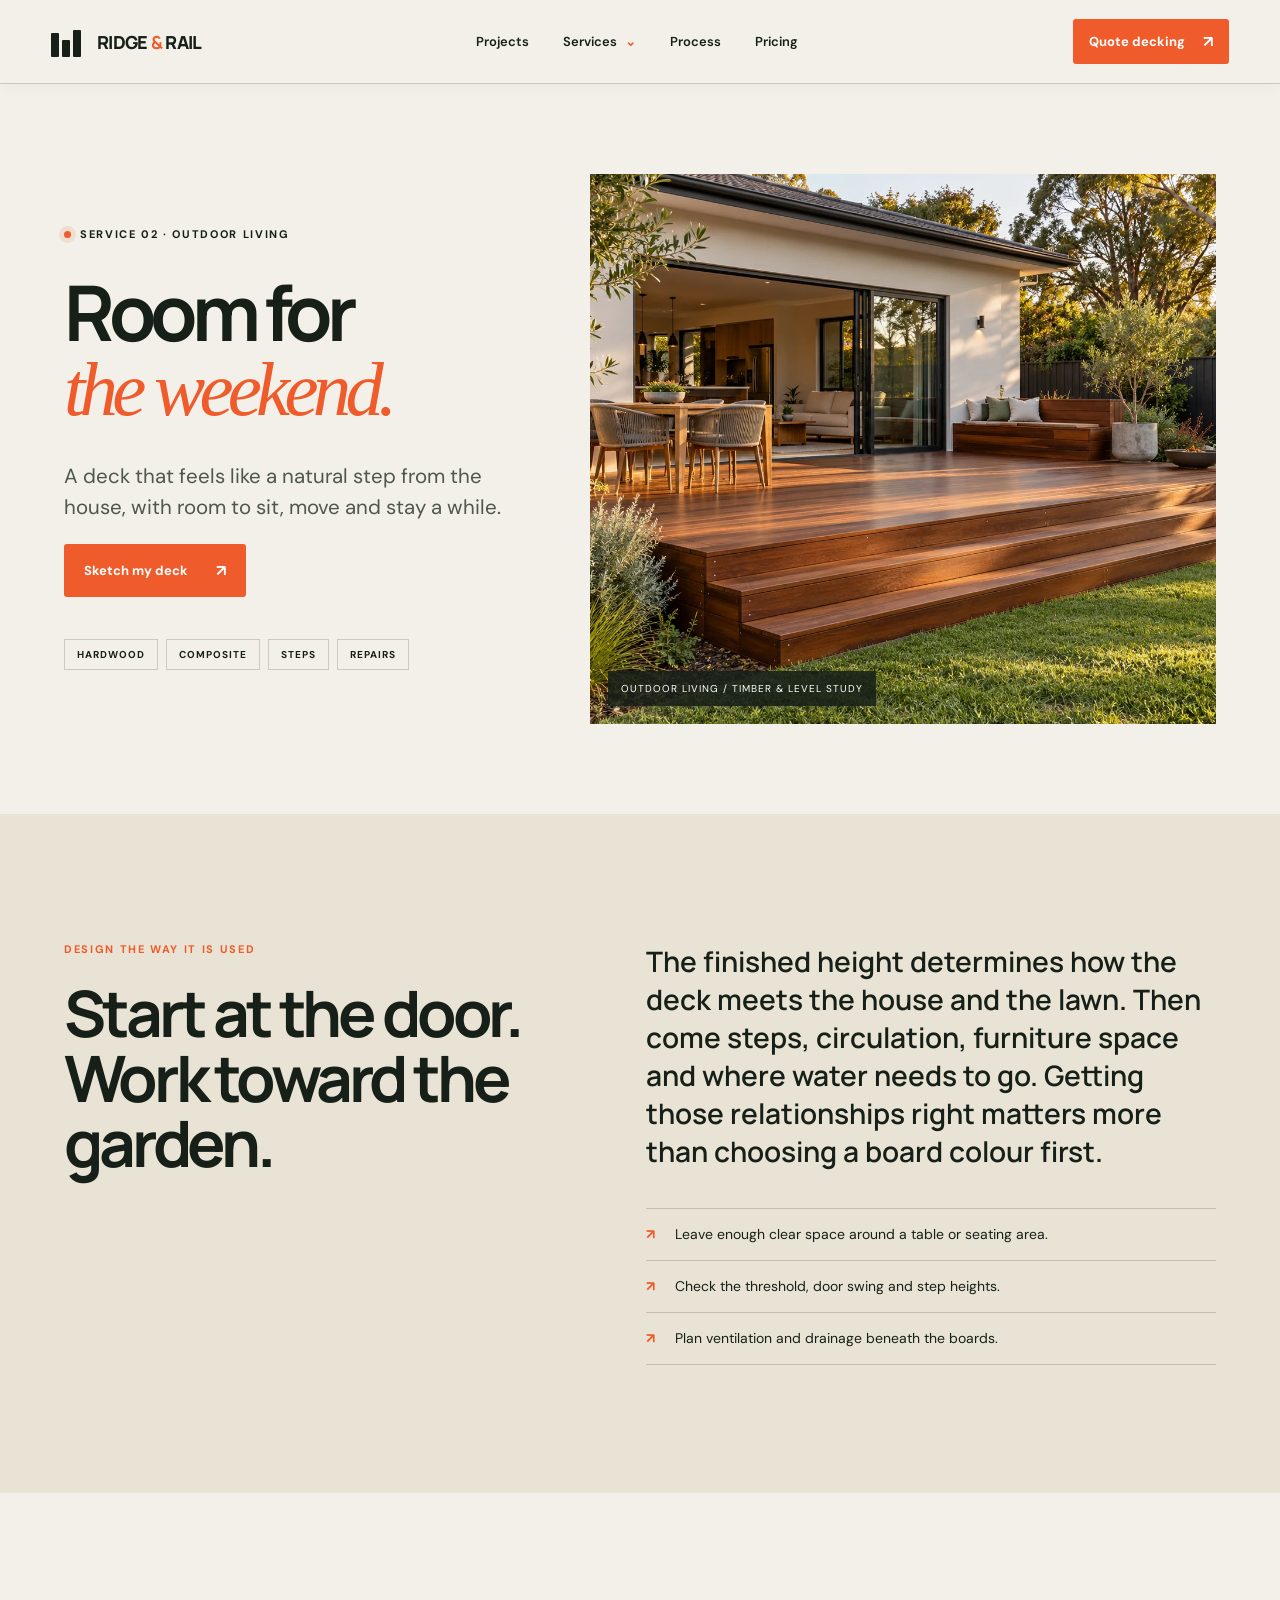
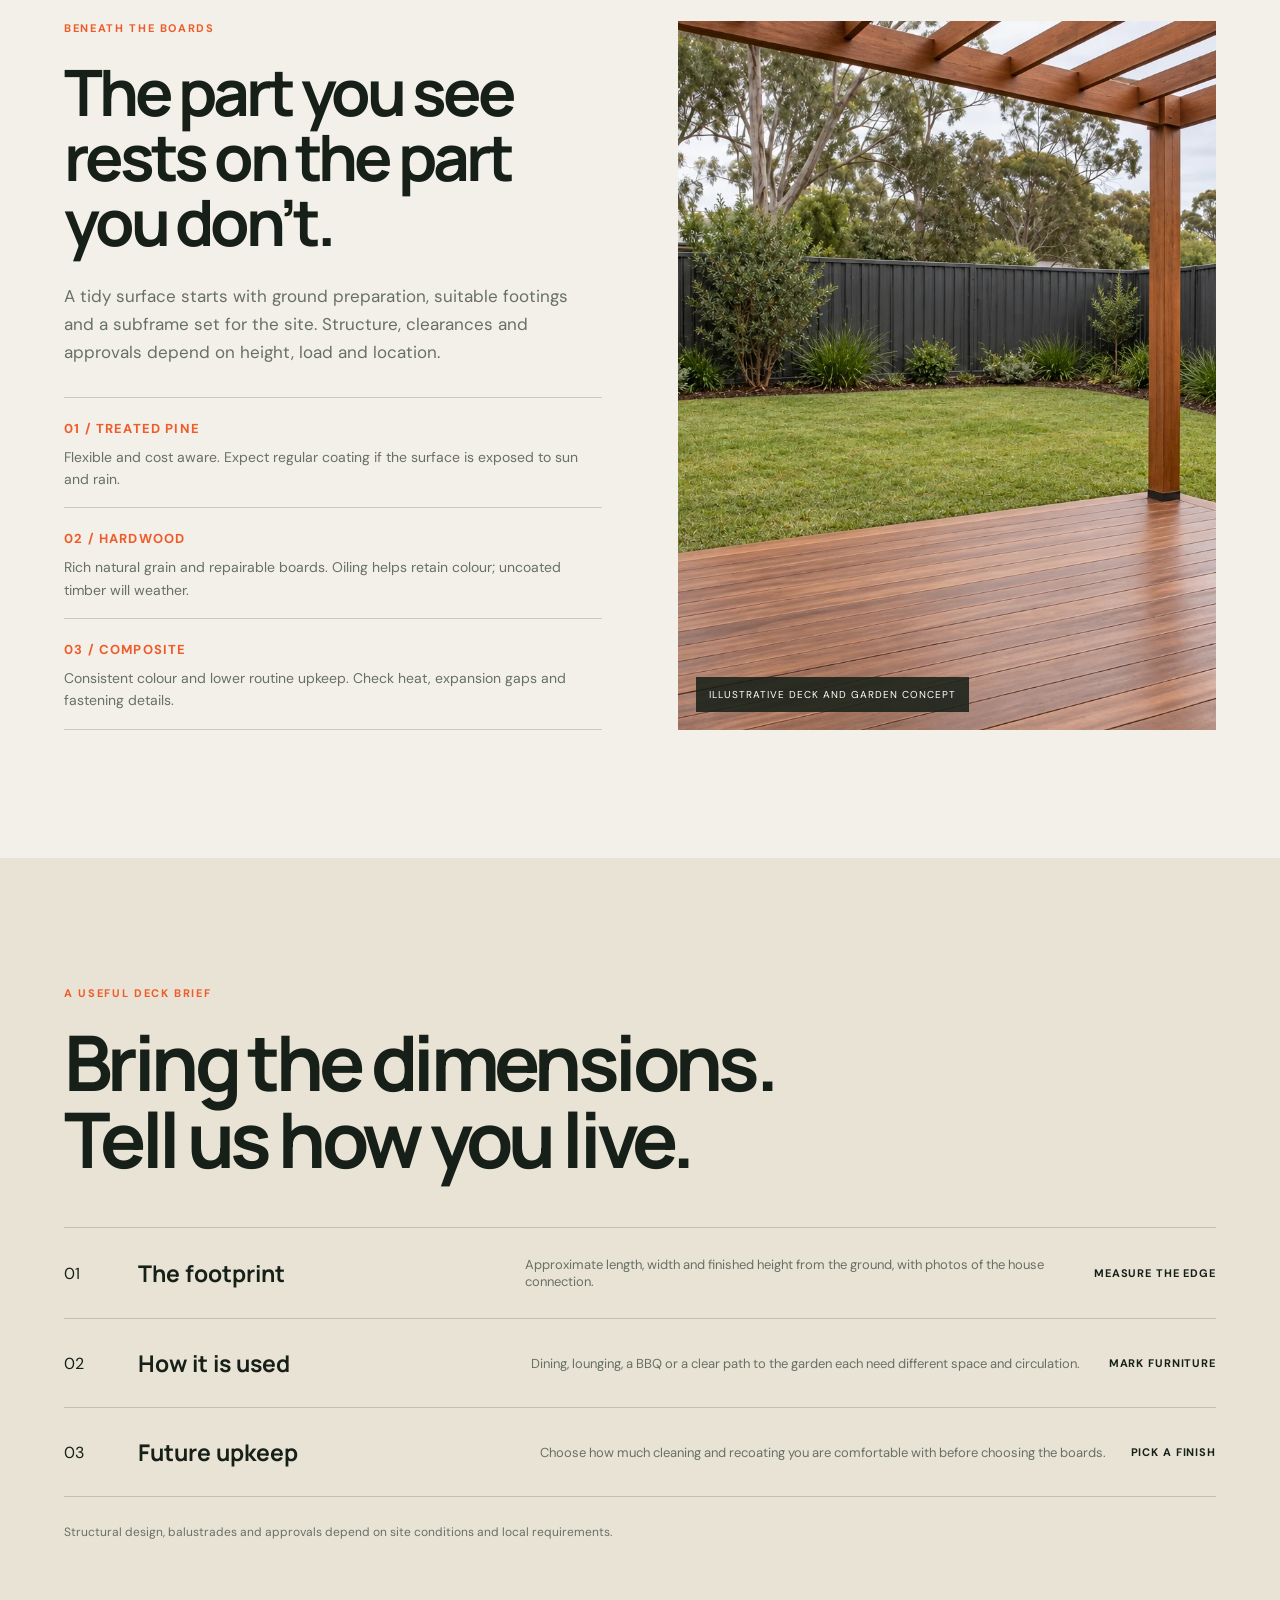
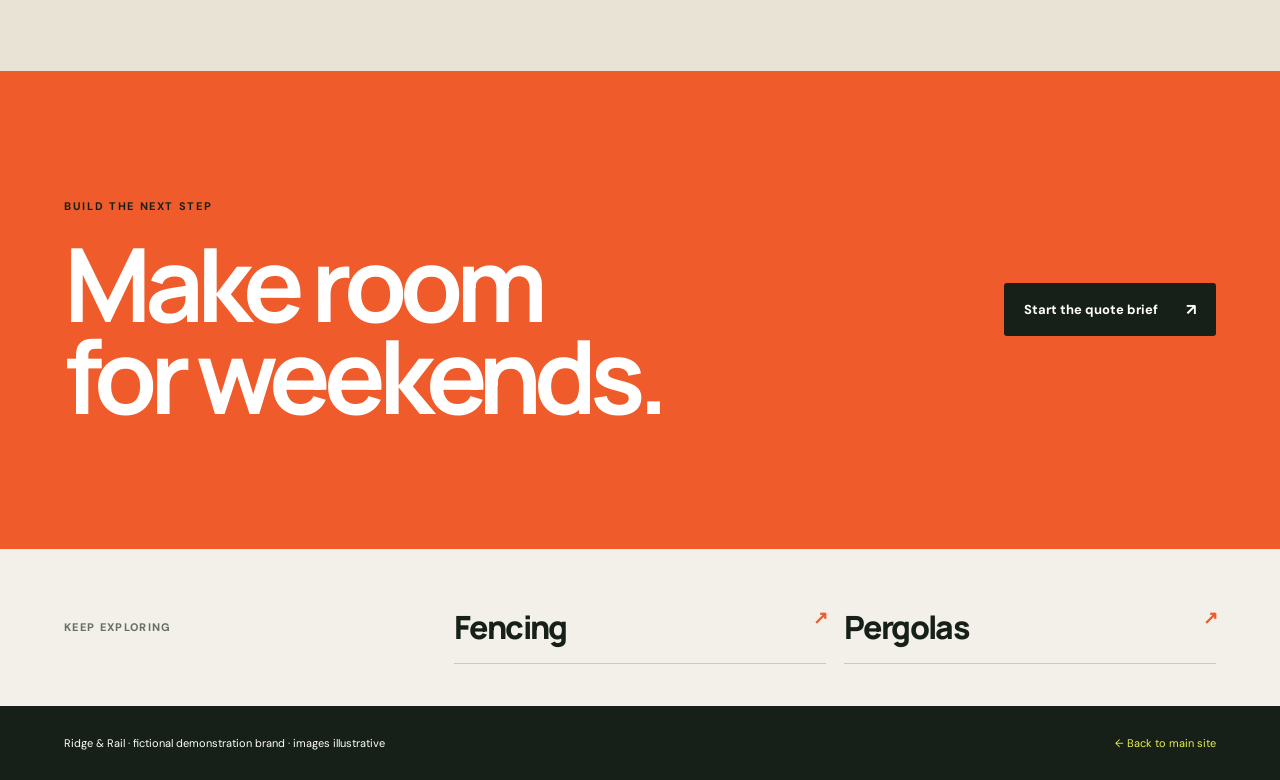
==== commit 816bc946: "Optimize site images for deployment" ====
--- a/services/decking.html
+++ b/services/decking.html
@@ -13,7 +13,7 @@
   <main>
     <section class="detail-hero section-pad"><div class="detail-hero-copy" data-reveal><p class="eyebrow"><span></span> Service 02 · Outdoor living</p><h1>Room for<br><em>the weekend.</em></h1><p class="hero-lead">A deck that feels like a natural step from the house, with room to sit, move and stay a while.</p><a class="button" href="../index.html#quote">Sketch my deck <span>↗</span></a><div class="detail-tags"><span>Hardwood</span><span>Composite</span><span>Steps</span><span>Repairs</span></div></div><figure class="detail-photo" data-reveal><img src="../assets/detail-decking-2026.webp" alt="Finished hardwood deck with broad steps, dining table and built-in bench"><figcaption>Outdoor living / timber & level study</figcaption></figure></section>
     <section class="detail-insight section-pad"><div><span class="section-label">Design the way it is used</span><h2>Start at the door.<br>Work toward the garden.</h2></div><div><p class="detail-copy">The finished height determines how the deck meets the house and the lawn. Then come steps, circulation, furniture space and where water needs to go. Getting those relationships right matters more than choosing a board colour first.</p><ul class="detail-checks"><li>Leave enough clear space around a table or seating area.</li><li>Check the threshold, door swing and step heights.</li><li>Plan ventilation and drainage beneath the boards.</li></ul></div></section>
-    <section class="detail-feature section-pad"><div class="detail-feature-copy"><span class="section-label">Beneath the boards</span><h2>The part you see<br>rests on the part you don’t.</h2><p>A tidy surface starts with ground preparation, suitable footings and a subframe set for the site. Structure, clearances and approvals depend on height, load and location.</p><div class="detail-feature-grid"><article><b>01 / Treated pine</b><p>Flexible and cost aware. Expect regular coating if the surface is exposed to sun and rain.</p></article><article><b>02 / Hardwood</b><p>Rich natural grain and repairable boards. Oiling helps retain colour; uncoated timber will weather.</p></article><article><b>03 / Composite</b><p>Consistent colour and lower routine upkeep. Check heat, expansion gaps and fastening details.</p></article></div></div><figure><img src="../assets/backyard-after.png" alt="Illustrative timber deck connected to a landscaped backyard"><figcaption>Illustrative deck and garden concept</figcaption></figure></section>
+    <section class="detail-feature section-pad"><div class="detail-feature-copy"><span class="section-label">Beneath the boards</span><h2>The part you see<br>rests on the part you don’t.</h2><p>A tidy surface starts with ground preparation, suitable footings and a subframe set for the site. Structure, clearances and approvals depend on height, load and location.</p><div class="detail-feature-grid"><article><b>01 / Treated pine</b><p>Flexible and cost aware. Expect regular coating if the surface is exposed to sun and rain.</p></article><article><b>02 / Hardwood</b><p>Rich natural grain and repairable boards. Oiling helps retain colour; uncoated timber will weather.</p></article><article><b>03 / Composite</b><p>Consistent colour and lower routine upkeep. Check heat, expansion gaps and fastening details.</p></article></div></div><figure><img src="../assets/backyard-after.webp" alt="Illustrative timber deck connected to a landscaped backyard"><figcaption>Illustrative deck and garden concept</figcaption></figure></section>
     <section class="detail-options section-pad"><span class="section-label">A useful deck brief</span><h2>Bring the dimensions.<br>Tell us how you live.</h2><div class="option-list"><div class="option-row"><span>01</span><h3>The footprint</h3><p>Approximate length, width and finished height from the ground, with photos of the house connection.</p><b>Measure the edge</b></div><div class="option-row"><span>02</span><h3>How it is used</h3><p>Dining, lounging, a BBQ or a clear path to the garden each need different space and circulation.</p><b>Mark furniture</b></div><div class="option-row"><span>03</span><h3>Future upkeep</h3><p>Choose how much cleaning and recoating you are comfortable with before choosing the boards.</p><b>Pick a finish</b></div></div><p class="detail-note">Structural design, balustrades and approvals depend on site conditions and local requirements.</p></section>
     <section class="detail-cta section-pad"><div><span class="section-label">Build the next step</span><h2>Make room<br>for weekends.</h2></div><a class="button" href="../index.html#quote">Start the quote brief <span>↗</span></a></section>
     <nav class="detail-next section-pad" aria-label="Other services"><span>Keep exploring</span><a href="fencing.html">Fencing <b>↗</b></a><a href="pergolas.html">Pergolas <b>↗</b></a></nav>
